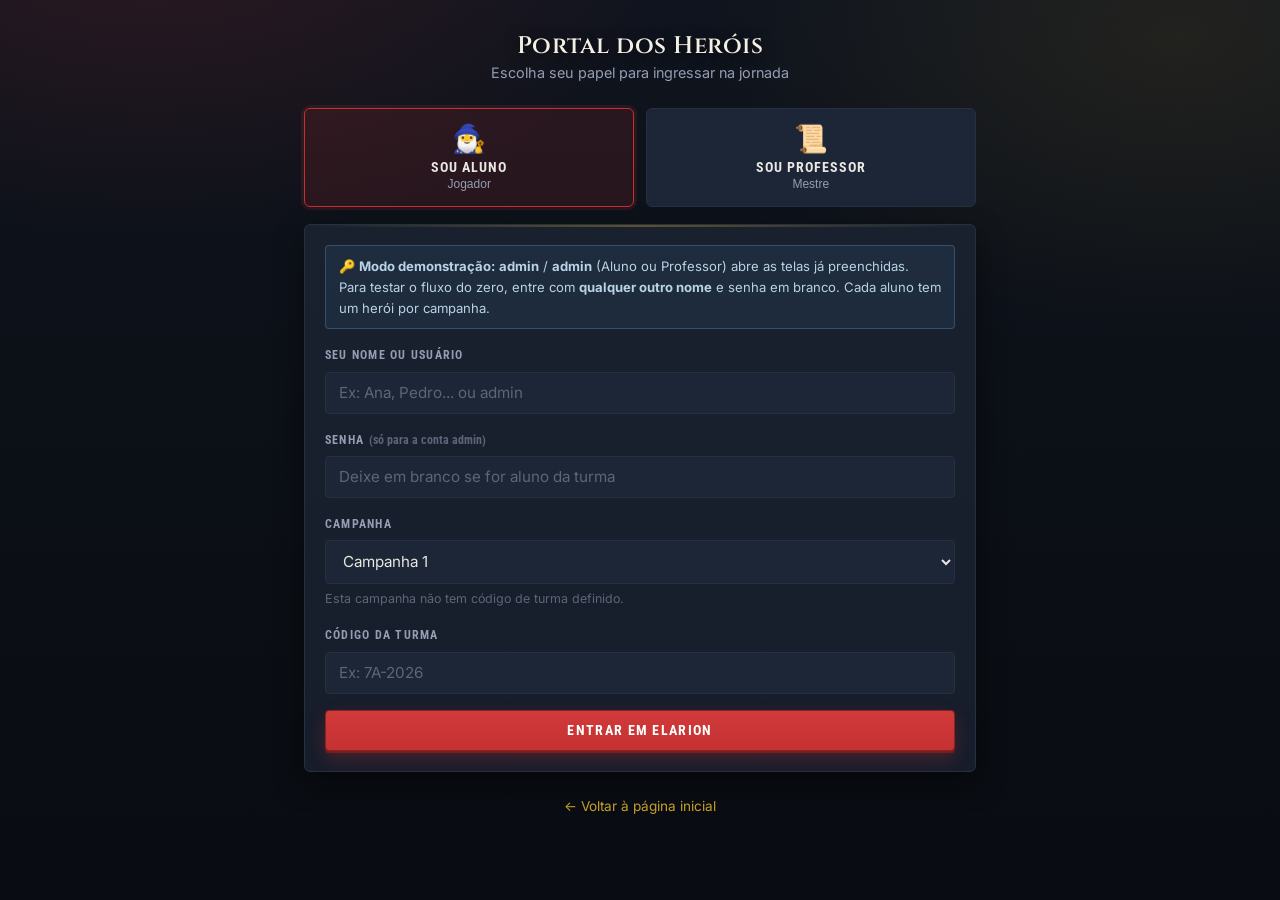
==== mesa-mestre.html @ a465aba5 "add-arquivos" ====
<!DOCTYPE html>
<html lang="pt-BR">
<head>
  <meta charset="UTF-8">
  <meta name="viewport" content="width=device-width, initial-scale=1.0">
  <title>Mesa ao Vivo — Crônicas de Elarion</title>
  <link rel="icon" href="assets/imagens/marca-elarion-simples.svg" type="image/svg+xml">
  <link rel="stylesheet" href="css/style.css">
</head>
<body>

  <header class="navbar">
    <a href="mestre.html" class="logo">Painel do Mestre</a>
    <nav>
      <a href="mestre.html">Painel</a>
      <a href="mesa-mestre.html" class="ativo">Mesa ao Vivo</a>
      <a href="#" id="btn-tutorial">Tutorial</a>
      <a href="index.html" onclick="Estado.limparTudo()">Sair</a>
    </nav>
  </header>

  <!-- ==========================================================
       TELA — MESA AO VIVO (dois painéis)

       Esquerda  — a campanha: prólogo e a lista de checkpoints que o
                   mestre marca conforme a turma avança. São os "beats"
                   que o Matt Mercer usa no Critical Role: cenas-chave
                   anotadas, improviso entre elas.
       Direita   — status ao vivo de cada herói (nível, XP, ouro,
                   Determinação, Inspiração) + o d20 do mestre e o
                   sorteio de quem joga agora.
       ========================================================== -->
  <main class="container largo">

    <div class="mesa-grid">

      <!-- ===================== PAINEL ESQUERDO ===================== -->
      <div>
        <div class="card">
          <p class="rotulo-cena">A campanha</p>
          <div style="display:flex; gap:0.5rem; align-items:center; margin-bottom:0.6rem;">
            <select id="seletor-campanha" style="flex:1; background:var(--bg-elev); color:var(--text);
                    border:1px solid var(--border); border-radius:var(--radius-sm); padding:0.5rem 0.7rem;"
                    onchange="trocarCampanha(this.value)"></select>
          </div>
          <h2 style="font-size:1.1rem;" id="titulo-campanha">Crônicas de Elarion</h2>
          <div class="narrativa" id="prologo-campanha" style="margin-top:0.7rem;"></div>
        </div>

        <div class="card">
          <p class="rotulo-cena">Checkpoints</p>
          <h2 style="font-size:1.05rem; margin-bottom:0.3rem;">Onde a turma está</h2>
          <p style="font-size:0.82rem; color:var(--text-muted); margin-bottom:0.9rem;">
            Clique para marcar como concluído. O próximo em aberto fica destacado.
          </p>
          <div id="lista-checkpoints"></div>
          <p id="aviso-sem-checkpoint" style="font-size:0.85rem; color:var(--text-muted); display:none;">
            Nenhum checkpoint cadastrado. Monte a sequência de cenas no Painel do Mestre,
            em “História da Campanha”.
          </p>
        </div>

        <div class="card">
          <p class="rotulo-cena">Feitos da turma</p>
          <h2 style="font-size:1.05rem; margin-bottom:0.7rem;">O que contaram sobre si</h2>
          <div id="lista-feitos"></div>
        </div>
      </div>

      <!-- ===================== PAINEL DIREITO ===================== -->
      <div>
        <div class="card">
          <p class="rotulo-cena">Status ao vivo</p>
          <h2 style="font-size:1.05rem; margin-bottom:0.3rem;">Heróis em mesa</h2>
          <p style="font-size:0.8rem; color:var(--text-muted); margin-bottom:0.9rem;" id="fonte-herois"></p>
          <div id="lista-herois"></div>
          <button type="button" class="btn btn-secondary btn-block btn-sm mt-1" onclick="carregarHerois()">
            Atualizar status
          </button>
        </div>

        <div class="card">
          <p class="rotulo-cena">Dado do mestre</p>
          <div class="dado-mestre-box">
            <div class="dado-resultado" id="dado-mestre">—</div>
            <button type="button" class="btn btn-primary" onclick="rolarDadoDoMestre()">Rolar d20</button>
          </div>
          <div class="evento-sorteado" id="evento-mestre">
            Role o dado para sortear um evento de mesa para a turma.
          </div>
        </div>

        <div class="card">
          <p class="rotulo-cena">A vez de quem?</p>
          <div class="text-center">
            <div class="dado-resultado" id="aluno-sorteado" style="font-size:1.5rem; min-height:2rem;">—</div>
            <button type="button" class="btn btn-outline" onclick="sortearAluno()">Sortear herói</button>
          </div>
        </div>
      </div>

    </div>
  </main>

  <script src="js/dados-jogo.js"></script>
  <script src="js/core.js"></script>
  <script src="js/tutorial.js"></script>
  <script>
    exigirSessao('mestre');

    let herois = []; // preenchido por carregarHerois()

    /* ============================================================
       PAINEL ESQUERDO — campanha e checkpoints
       ============================================================ */
    /** Lista as campanhas no seletor e marca a ativa. */
    function desenharSeletorCampanhas() {
      const ativa = Campanhas.idAtiva();
      document.getElementById('seletor-campanha').innerHTML = Campanhas.lista().map(c => {
        const nivel = rotuloDoNivel(c);
        return `
        <option value="${c.id}" ${c.id === ativa ? 'selected' : ''}>
          ${escaparHTML(c.nome)}${c.turma ? ' · ' + escaparHTML(c.turma) : ''}${nivel ? ' — ' + escaparHTML(nivel) : ''}
        </option>`;
      }).join('');
    }

    /** Troca a campanha em uso e redesenha a mesa inteira. */
    function trocarCampanha(id) {
      Campanhas.definirAtiva(id);
      desenharCampanha();
      desenharCheckpoints();
      carregarHerois();
      mostrarToast('Campanha trocada.');
    }

    function desenharCampanha() {
      const campanha = Campanha.get() || {};
      document.getElementById('titulo-campanha').textContent =
        campanha.titulo || 'Crônicas de Elarion';
      document.getElementById('prologo-campanha').textContent =
        campanha.prologo || 'Nenhum prólogo escrito ainda. O Painel do Mestre tem o editor.';
    }

    function desenharCheckpoints() {
      const campanha = Campanha.get() || {};
      const checkpoints = campanha.checkpoints || [];
      const alvo = document.getElementById('lista-checkpoints');

      document.getElementById('aviso-sem-checkpoint').style.display = checkpoints.length ? 'none' : 'block';

      // O "atual" é o primeiro ainda em aberto: é onde a turma está agora.
      const indiceAtual = checkpoints.findIndex(c => !c.concluido);

      alvo.innerHTML = checkpoints.map((c, i) => `
        <button type="button"
                class="checkpoint ${c.concluido ? 'concluido' : ''} ${i === indiceAtual ? 'atual' : ''}"
                onclick="alternarCheckpoint(${i})">
          <span class="checkpoint-marca">${c.concluido ? '✓' : ''}</span>
          <span>
            <span class="checkpoint-titulo">${escaparHTML(c.titulo)}</span>
            ${c.nota ? `<span class="checkpoint-nota">${escaparHTML(c.nota)}</span>` : ''}
          </span>
        </button>`).join('');
    }

    /** Marca/desmarca um checkpoint e salva na campanha. */
    function alternarCheckpoint(indice) {
      const campanha = Campanha.get() || {};
      if (!campanha.checkpoints || !campanha.checkpoints[indice]) return;

      campanha.checkpoints[indice].concluido = !campanha.checkpoints[indice].concluido;
      Campanha.salvar(campanha);
      desenharCheckpoints();
    }

    /** Feitos: as frases que os alunos escreveram após um crítico. */
    function desenharFeitos() {
      const todos = [];
      herois.forEach(h => {
        if (!h.personagem) return;
        (h.personagem.feitos || []).forEach(f => todos.push({ heroi: h.jogador.nome, ...f }));
      });

      const alvo = document.getElementById('lista-feitos');
      if (!todos.length) {
        alvo.innerHTML = '<p style="font-size:0.85rem; color:var(--text-muted);">'
          + 'Ainda nenhum. Quando um aluno tira 20 natural, ele conta como fez — e aparece aqui.</p>';
        return;
      }

      alvo.innerHTML = todos.slice(-6).reverse().map(f => `
        <div class="feito">
          <span class="feito-autor">${escaparHTML(f.heroi)} · ${escaparHTML(f.quest)}</span>
          <p>“${escaparHTML(f.texto)}”</p>
        </div>`).join('');
    }

    /* ============================================================
       PAINEL DIREITO — status dos heróis
       ============================================================
       Duas fontes: os heróis salvos NESTE navegador (laboratório, a
       turma joga na mesma máquina) e a aba Progresso da planilha
       (alunos jogando de casa).
       ============================================================ */
    function carregarHerois() {
      const campanhaId = Campanhas.idAtiva();
      herois = elencoDaCampanha(campanhaId);
      desenhaListaHerois('elenco da campanha');
      desenharFeitos();

      lerDoGoogleSheets('progresso').then(linhas => {
        if (!linhas.length) return;

        /* A planilha guarda uma linha por encontro resolvido, de TODAS as
           campanhas. Duas regras mantêm a mesa limpa:

           1. Só interessam linhas desta campanha (quando a linha trouxer o
              id; linhas antigas, sem ele, passam pelo nome).
           2. Só entram pessoas que estão no elenco. Quem aparece na planilha
              mas não foi matriculado aqui é de outra turma — e não tem por
              que ocupar a mesa do professor. */
        const maisRecente = {};
        linhas.forEach(l => {
          if (!l.nome) return;
          if (l.campanhaId && l.campanhaId !== campanhaId) return;
          maisRecente[String(l.nome).toLowerCase()] = l;
        });

        herois.forEach(linha => {
          const remota = maisRecente[String(linha.jogador.nome).toLowerCase()];
          if (!remota) return;

          // Sem ficha local (aluno joga de casa): a planilha preenche o status.
          if (linha.semFicha) {
            linha.remoto = true;
            linha.personagem = {
              nome: '—', classeId: null,
              xp: Number(remota.xp) || 0, ouro: Number(remota.ouro) || 0,
              determinacao: remota.determinacao, determinacaoMaxima: 6,
              inspiracao: remota.inspiracao,
              missoesConcluidas: new Array(Number(remota.missoes) || 0),
              badges: [], feitos: []
            };
            linha.semFicha = false;
          }
        });

        desenhaListaHerois('elenco + planilha');
      });
    }

    function desenhaListaHerois(fonte) {
      document.getElementById('fonte-herois').textContent =
        herois.length ? `${herois.length} no elenco — fonte: ${fonte}.`
                      : 'Elenco vazio. Os alunos entram automaticamente ao fazer login.';

      document.getElementById('lista-herois').innerHTML = herois.map(linha => {
        const p = linha.personagem;
        const jogador = linha.jogador;

        // Matriculado, mas ainda não criou o herói.
        if (linha.semFicha || !p) {
          return `
            <div class="aluno-card">
              <div class="aluno-linha">
                <span class="aluno-nome">${escaparHTML(jogador.nome)}</span>
                <span class="aluno-classe">sem personagem</span>
              </div>
              <div class="aluno-stats"><span>Entrou, mas ainda não criou o herói.</span></div>
            </div>`;
        }

        const classe = p.classeId ? buscarClasse(p.classeId) : null;
        const nivel = calcularNivel(p.xp);
        const nomeHeroi = p.nome && p.nome !== '—' ? p.nome : null;

        return `
          <div class="aluno-card">
            <div class="aluno-linha">
              <span class="aluno-nome">
                ${escaparHTML(jogador.nome)}
                ${nomeHeroi ? `<span class="aluno-heroi">como ${escaparHTML(nomeHeroi)}</span>` : ''}
              </span>
              <span class="aluno-classe">
                ${classe ? escaparHTML(classe.nome) : (linha.remoto ? 'remoto' : '—')} · Nível ${nivel.nivel}
              </span>
            </div>
            <div class="aluno-stats">
              <span>XP <b>${p.xp}</b></span>
              <span class="ouro">Ouro <b>${p.ouro}</b></span>
              <span class="det">Determinação <b>${p.determinacao}${typeof p.determinacao === 'number' ? '/' + p.determinacaoMaxima : ''}</b></span>
              <span class="insp">Inspiração <b>${p.inspiracao}</b></span>
              <span>Encontros <b>${(p.missoesConcluidas || []).length}</b></span>
            </div>
          </div>`;
      }).join('');
    }

    /* ============================================================
       FERRAMENTAS DE MESA
       ============================================================ */
    function rolarDadoDoMestre() {
      const valor = Math.floor(Math.random() * 20) + 1;
      const el = document.getElementById('dado-mestre');

      el.textContent = valor;
      el.classList.remove('critico-sucesso', 'critico-falha');
      if (valor === 20) el.classList.add('critico-sucesso');
      if (valor === 1) el.classList.add('critico-falha');

      document.getElementById('evento-mestre').textContent = buscarEventoMestre(valor);
    }

    function sortearAluno() {
      if (!herois.length) {
        mostrarToast('Nenhum herói em mesa ainda.');
        return;
      }
      const sorteado = herois[Math.floor(Math.random() * herois.length)];
      document.getElementById('aluno-sorteado').textContent = sorteado.jogador.nome;
    }

    /* ============================================================
       INÍCIO
       ============================================================ */
    const PASSOS_MESA = [
      { titulo: 'Esta é a tela da aula',
        texto: 'Deixe-a aberta enquanto a turma joga. À esquerda, por onde a história vai; '
             + 'à direita, como cada aluno está.' },

      { alvo: '#seletor-campanha',
        titulo: 'A campanha em uso',
        texto: 'Troque aqui se você conduz mais de uma turma. A mesa inteira muda junto.' },

      { alvo: '#lista-checkpoints',
        titulo: 'Os checkpoints',
        texto: 'Clique para marcar como concluído. O próximo em aberto fica destacado — é onde a turma está. '
             + 'A nota embaixo de cada um é sua, os alunos não veem.' },

      { alvo: '#lista-herois',
        titulo: 'Status ao vivo',
        texto: 'Nome do aluno, o herói que ele criou, nível, ouro, Determinação e Inspiração. '
             + 'Determinação baixa significa que alguém está prestes a recuar — boa hora para intervir na narrativa.' },

      { alvo: '#dado-mestre',
        titulo: 'O seu d20',
        texto: 'Role para sortear um evento de mesa: revisão rápida, bônus de XP, desafio em grupo. '
             + 'Serve para mudar o ritmo quando a turma dispersa.' },

      { alvo: '#aluno-sorteado',
        titulo: 'De quem é a vez',
        texto: 'Sorteia um herói do elenco. Útil para distribuir a palavra sem parecer escolha pessoal.' },

      { alvo: '#lista-feitos',
        titulo: 'Os feitos da turma',
        texto: 'Quando um aluno tira 20 natural, ele escreve como seu herói fez aquilo. A frase vem parar aqui — '
             + 'leia em voz alta, é o melhor momento da aula.' }
    ];

    Tutorial.instalar('mesa', PASSOS_MESA, '#btn-tutorial');

    desenharSeletorCampanhas();
    desenharCampanha();
    desenharCheckpoints();
    carregarHerois();
  </script>
</body>
</html>
---- css/style.css ----
/* ==========================================================================
   CRÔNICAS DE ELARION — style.css
   --------------------------------------------------------------------------
   Tema visual "dark fantasy", inspirado em D&D Beyond e TeachQuest:
   fundo de tinta escura azulada, painéis com borda fina e filete dourado,
   títulos em serifa romana (Cinzel) e tipografia condensada nos controles.

   Organização:
     1. Fontes e variáveis    5. Cards, narrativa e formulários
     2. Reset e base           6. Componentes do jogo
     3. Navbar/container       7. Perfil, badges, tabelas, painel do mestre
     4. Botões                 8. Códex, toast, utilitários  9. Responsivo
   ========================================================================== */

@import url('https://fonts.googleapis.com/css2?family=Cinzel:wght@500;600;700&family=Roboto+Condensed:wght@400;700&family=Inter:wght@400;500;600&display=swap');

/* ============================================================
   1. VARIÁVEIS
   ============================================================ */
:root {
  /* Fundos — do mais escuro (página) ao mais claro (elemento elevado) */
  --bg:        #0C1017;   /* fundo geral (tinta/noite) */
  --bg-card:   #161D2B;   /* painéis e cards */
  --bg-elev:   #1D2637;   /* caixas dentro de cards, inputs */
  --parchment: #1A2130;   /* caixa de narrativa (texto de RPG) */

  /* Marca */
  --primary:       #C53131;  /* carmesim — ação principal */
  --primary-hover: #E04343;
  --accent:        #C9A227;  /* dourado — destaques, filetes, XP */
  --accent-hover:  #E5BC3E;
  --secondary:     #4A7FA5;  /* azul-aço */
  --danger:        #D64545;
  --success:       #3FA06A;

  /* Texto */
  --text:       #E9E7E2;
  --text-muted: #949DB1;
  --text-faint: #5D6578;

  /* Linhas e profundidade */
  --border:      #273040;
  --border-soft: #1F2736;
  --border-gold: rgba(201, 162, 39, 0.38);
  --shadow:      0 10px 30px rgba(0, 0, 0, 0.45);
  --shadow-sm:   0 2px 8px rgba(0, 0, 0, 0.35);
  --radius:      6px;
  --radius-sm:   4px;

  --font-title: 'Cinzel', Georgia, serif;
  --font-ui:    'Roboto Condensed', 'Inter', system-ui, sans-serif;
  --font-body:  'Inter', system-ui, -apple-system, sans-serif;
}

/* ============================================================
   2. RESET E BASE
   ============================================================ */
* { margin: 0; padding: 0; box-sizing: border-box; }

body {
  font-family: var(--font-body);
  color: var(--text);
  background-color: var(--bg);
  /* Dois brilhos radiais (carmesim e dourado) sobre a tinta escura dão
     profundidade sem precisar de imagem de fundo pesada. */
  background-image:
    radial-gradient(900px 520px at 12% -8%, rgba(197, 49, 49, 0.16), transparent 60%),
    radial-gradient(760px 480px at 92% 4%, rgba(201, 162, 39, 0.10), transparent 62%),
    linear-gradient(180deg, #0F141E 0%, #0C1017 45%, #090C12 100%);
  background-attachment: fixed;
  line-height: 1.6;
  min-height: 100vh;
  -webkit-font-smoothing: antialiased;
}

h1, h2, h3 {
  font-family: var(--font-title);
  font-weight: 600;
  line-height: 1.2;
  color: #F3EFE4;
  letter-spacing: 0.02em;
}
h1 { text-shadow: 0 2px 14px rgba(0, 0, 0, 0.6); }

a { color: var(--accent); text-decoration: none; transition: color 0.18s ease; }
a:hover { color: var(--accent-hover); }

img { max-width: 100%; display: block; }

::selection { background: var(--primary); color: #fff; }

/* ============================================================
   3. NAVBAR / CONTAINER / RODAPÉ
   ============================================================ */
.navbar {
  display: flex;
  align-items: center;
  justify-content: space-between;
  gap: 1rem;
  flex-wrap: wrap;
  padding: 0.75rem 1.1rem;
  background: linear-gradient(180deg, #121926 0%, #0E141E 100%);
  border-bottom: 1px solid var(--border);
  /* Filete dourado embaixo: assinatura visual do tema */
  box-shadow: 0 1px 0 rgba(201, 162, 39, 0.25), 0 6px 20px rgba(0, 0, 0, 0.5);
  position: sticky;
  top: 0;
  z-index: 50;
}

.navbar .logo {
  font-family: var(--font-title);
  font-size: 1.05rem;
  font-weight: 700;
  color: #F3EFE4;
  letter-spacing: 0.08em;
  text-transform: uppercase;
}
.navbar .logo:hover { color: var(--accent); }

.navbar nav { display: flex; gap: 0.35rem; flex-wrap: wrap; }

.navbar nav a {
  font-family: var(--font-ui);
  font-size: 0.82rem;
  font-weight: 700;
  text-transform: uppercase;
  letter-spacing: 0.08em;
  color: var(--text-muted);
  padding: 0.45rem 0.7rem;
  border-radius: var(--radius-sm);
  border: 1px solid transparent;
}
.navbar nav a:hover {
  color: #F3EFE4;
  background: rgba(255, 255, 255, 0.05);
  border-color: var(--border);
}
.navbar nav a.ativo {
  color: var(--accent);
  border-color: var(--border-gold);
  background: rgba(201, 162, 39, 0.08);
}

.container {
  width: 100%;
  max-width: 560px;
  margin: 0 auto;
  padding: 1.5rem 1rem 3rem;
}
.container.largo { max-width: 1000px; }

.footer-rodape {
  text-align: center;
  font-family: var(--font-ui);
  font-size: 0.78rem;
  letter-spacing: 0.05em;
  color: var(--text-faint);
  padding: 1.5rem 1rem 2rem;
  border-top: 1px solid var(--border-soft);
  margin-top: 2rem;
}

/* ============================================================
   4. BOTÕES — rótulo condensado em caixa alta, estilo CTA de RPG
   ============================================================ */
.btn {
  display: inline-flex;
  align-items: center;
  justify-content: center;
  gap: 0.5rem;
  font-family: var(--font-ui);
  font-size: 0.9rem;
  font-weight: 700;
  text-transform: uppercase;
  letter-spacing: 0.09em;
  padding: 0.7rem 1.3rem;
  border: 1px solid transparent;
  border-radius: var(--radius-sm);
  cursor: pointer;
  transition: transform 0.12s ease, background 0.18s ease, box-shadow 0.18s ease, border-color 0.18s ease;
  text-align: center;
}
.btn:active { transform: translateY(1px); }
.btn:disabled { opacity: 0.45; cursor: not-allowed; }

.btn-primary {
  background: linear-gradient(180deg, #D13A3A 0%, var(--primary) 100%);
  color: #fff;
  border-color: #8E2222;
  box-shadow: 0 2px 0 #7C1D1D, 0 8px 18px rgba(197, 49, 49, 0.28);
}
.btn-primary:hover:not(:disabled) {
  background: linear-gradient(180deg, #E64B4B 0%, var(--primary-hover) 100%);
  box-shadow: 0 2px 0 #7C1D1D, 0 10px 24px rgba(224, 67, 67, 0.4);
}

.btn-secondary {
  background: var(--bg-elev);
  color: var(--text);
  border-color: var(--border);
}
.btn-secondary:hover:not(:disabled) { background: #253047; border-color: #38455E; }

.btn-outline {
  background: transparent;
  color: var(--accent);
  border-color: var(--border-gold);
}
.btn-outline:hover:not(:disabled) {
  background: rgba(201, 162, 39, 0.12);
  color: var(--accent-hover);
  border-color: var(--accent);
}

.btn-block { display: flex; width: 100%; }
.btn-lg { font-size: 1rem; padding: 0.9rem 1.6rem; }
.btn-sm { font-size: 0.78rem; padding: 0.45rem 0.8rem; }

/* ============================================================
   5. CARDS, NARRATIVA E FORMULÁRIOS
   ============================================================ */
.card {
  position: relative;
  background: linear-gradient(180deg, #19212F 0%, var(--bg-card) 100%);
  border: 1px solid var(--border);
  border-radius: var(--radius);
  padding: 1.25rem;
  margin-bottom: 1rem;
  box-shadow: var(--shadow);
}
/* Fio dourado no topo de cada painel — detalhe de ficha de RPG */
.card::before {
  content: '';
  position: absolute;
  inset: 0 0 auto 0;
  height: 2px;
  border-radius: var(--radius) var(--radius) 0 0;
  background: linear-gradient(90deg, transparent, var(--border-gold), transparent);
}

.narrativa {
  background: var(--parchment);
  border: 1px solid var(--border);
  border-left: 3px solid var(--accent);
  border-radius: var(--radius-sm);
  padding: 1rem 1.1rem;
  font-size: 0.97rem;
  font-style: italic;
  color: #CFD5E0;
  margin-bottom: 1rem;
}

.form-group { margin-bottom: 1rem; }

.form-group label {
  display: block;
  font-family: var(--font-ui);
  font-size: 0.78rem;
  font-weight: 700;
  text-transform: uppercase;
  letter-spacing: 0.1em;
  color: var(--text-muted);
  margin-bottom: 0.4rem;
}

.form-group input[type="text"],
.form-group input[type="password"],
.form-group select,
.form-group textarea {
  width: 100%;
  font-family: var(--font-body);
  font-size: 0.95rem;
  color: var(--text);
  background: var(--bg-elev);
  border: 1px solid var(--border);
  border-radius: var(--radius-sm);
  padding: 0.65rem 0.8rem;
  transition: border-color 0.18s ease, box-shadow 0.18s ease;
}
.form-group textarea { min-height: 90px; resize: vertical; }

.form-group input:focus,
.form-group select:focus,
.form-group textarea:focus {
  outline: none;
  border-color: var(--accent);
  box-shadow: 0 0 0 3px rgba(201, 162, 39, 0.16);
}

.form-group input::placeholder,
.form-group textarea::placeholder { color: var(--text-faint); }

/* ============================================================
   6. COMPONENTES DO JOGO
   ============================================================ */

/* --- Escolha de papel (Aluno/Mestre) no login --- */
.role-toggle { display: grid; grid-template-columns: 1fr 1fr; gap: 0.7rem; margin-bottom: 1.1rem; }

.role-btn {
  background: var(--bg-elev);
  border: 1px solid var(--border);
  border-radius: var(--radius);
  padding: 0.9rem 0.6rem;
  cursor: pointer;
  text-align: center;
  color: var(--text);
  transition: border-color 0.18s ease, background 0.18s ease, transform 0.12s ease;
}
.role-btn:hover { transform: translateY(-2px); border-color: #3A465F; }
.role-btn.ativo {
  border-color: var(--primary);
  background: rgba(197, 49, 49, 0.14);
  box-shadow: 0 0 0 3px rgba(197, 49, 49, 0.14);
}
.role-btn .icone { font-size: 1.7rem; display: block; margin-bottom: 0.25rem; }
.role-btn strong {
  display: block;
  font-family: var(--font-ui);
  text-transform: uppercase;
  letter-spacing: 0.07em;
  font-size: 0.9rem;
}
.role-btn span.legenda { font-size: 0.75rem; color: var(--text-muted); }

/* --- Grade de classes de personagem --- */
.classes-grid { display: grid; grid-template-columns: 1fr; gap: 0.7rem; margin-bottom: 1.1rem; }

.classe-card {
  background: var(--bg-elev);
  border: 1px solid var(--border);
  border-radius: var(--radius);
  padding: 0.9rem;
  cursor: pointer;
  display: flex;
  align-items: center;
  gap: 0.85rem;
  text-align: left;
  color: var(--text);
  transition: border-color 0.18s ease, background 0.18s ease, transform 0.12s ease;
}
.classe-card:hover { transform: translateY(-2px); border-color: #3A465F; }
.classe-card.selecionada {
  border-color: var(--accent);
  background: rgba(201, 162, 39, 0.1);
  box-shadow: 0 0 0 3px rgba(201, 162, 39, 0.14);
}
.classe-card .icone { font-size: 2rem; flex-shrink: 0; }
.classe-card h3 { font-size: 1rem; margin-bottom: 0.1rem; }
.classe-card p { font-size: 0.82rem; color: var(--text-muted); }

/* --- Atributos (ficha do personagem) --- */
.atributos-grid { display: grid; grid-template-columns: repeat(2, 1fr); gap: 0.6rem; margin-bottom: 1rem; }

.atributo-box {
  background: var(--bg-elev);
  border: 1px solid var(--border);
  border-top: 2px solid var(--border-gold);
  border-radius: var(--radius-sm);
  padding: 0.7rem 0.5rem;
  text-align: center;
}
.atributo-box .valor {
  display: block;
  font-family: var(--font-title);
  font-size: 1.6rem;
  font-weight: 700;
  color: var(--accent);
  line-height: 1.1;
}
.atributo-box .nome {
  font-family: var(--font-ui);
  font-size: 0.72rem;
  text-transform: uppercase;
  letter-spacing: 0.1em;
  color: var(--text-muted);
}

/* --- Mapa de territórios --- */
.map-grid { display: grid; grid-template-columns: 1fr; gap: 0.8rem; }

.territorio {
  position: relative;
  display: block;
  background: linear-gradient(180deg, #1A2231 0%, #141B27 100%);
  border: 1px solid var(--border);
  border-left: 4px solid var(--secondary);
  border-radius: var(--radius);
  padding: 1rem 1.1rem;
  color: var(--text);
  overflow: hidden;
  transition: transform 0.15s ease, border-color 0.18s ease, box-shadow 0.18s ease;
}
.territorio:hover {
  transform: translateX(3px);
  box-shadow: var(--shadow);
  border-left-color: var(--accent);
}
.territorio .icone { font-size: 1.9rem; display: block; margin-bottom: 0.3rem; }
.territorio h3 { font-size: 1.05rem; }
.territorio .tema { font-size: 0.82rem; color: var(--text-muted); }
.territorio .progresso-mini {
  font-family: var(--font-ui);
  font-size: 0.74rem;
  text-transform: uppercase;
  letter-spacing: 0.08em;
  color: var(--accent);
  margin-top: 0.4rem;
}
.territorio.concluido { border-left-color: var(--success); }
.territorio.concluido .progresso-mini { color: var(--success); }

/* --- Alternativas da quest --- */
.options { display: flex; flex-direction: column; gap: 0.55rem; margin-bottom: 1rem; }

.option {
  display: flex;
  align-items: center;
  gap: 0.75rem;
  width: 100%;
  background: var(--bg-elev);
  border: 1px solid var(--border);
  border-radius: var(--radius-sm);
  padding: 0.75rem 0.9rem;
  cursor: pointer;
  text-align: left;
  font-family: var(--font-body);
  font-size: 0.93rem;
  color: var(--text);
  transition: border-color 0.18s ease, background 0.18s ease;
}
.option:hover { border-color: #3A465F; background: #222C40; }

.option .letra {
  flex-shrink: 0;
  width: 26px;
  height: 26px;
  display: grid;
  place-items: center;
  border-radius: 50%;
  background: #2A3547;
  border: 1px solid var(--border);
  font-family: var(--font-ui);
  font-weight: 700;
  font-size: 0.8rem;
  color: var(--text-muted);
}

.option.selecionada { border-color: var(--accent); background: rgba(201, 162, 39, 0.1); }
.option.selecionada .letra { background: var(--accent); color: #1A1406; border-color: var(--accent); }

.option.correta { border-color: var(--success); background: rgba(63, 160, 106, 0.14); }
.option.errada  { border-color: var(--danger);  background: rgba(214, 69, 69, 0.14); }

.feedback-pergunta {
  border-radius: var(--radius-sm);
  padding: 0.7rem 0.9rem;
  font-size: 0.9rem;
  margin-bottom: 0.9rem;
  border: 1px solid var(--border);
}
.feedback-pergunta.sucesso { background: rgba(63, 160, 106, 0.14); border-color: rgba(63, 160, 106, 0.5); color: #8FE0B4; }
.feedback-pergunta.erro    { background: rgba(214, 69, 69, 0.14);  border-color: rgba(214, 69, 69, 0.5);  color: #F2A3A3; }

/* --- Modal de rolagem de dados --- */
.modal-dados-overlay {
  position: fixed;
  inset: 0;
  background: rgba(5, 8, 13, 0.88);
  backdrop-filter: blur(3px);
  display: grid;
  place-items: center;
  padding: 1rem;
  z-index: 100;
  animation: fade-in 0.2s ease;
}
@keyframes fade-in { from { opacity: 0; } to { opacity: 1; } }

.modal-dados {
  width: 100%;
  max-width: 340px;
  background: linear-gradient(180deg, #1B2434 0%, #141B27 100%);
  border: 1px solid var(--border-gold);
  border-radius: var(--radius);
  padding: 1.5rem 1.2rem;
  text-align: center;
  box-shadow: 0 24px 60px rgba(0, 0, 0, 0.7);
}
.modal-dados h3 {
  font-size: 1.15rem;
  text-transform: uppercase;
  letter-spacing: 0.12em;
  color: var(--accent);
  margin-bottom: 0.3rem;
}
.modal-dados .cd-info { font-size: 0.85rem; color: var(--text-muted); margin-bottom: 0.9rem; }

.dado-visual { font-size: 3rem; margin-bottom: 0.3rem; animation: flutuar 2.4s ease-in-out infinite; }
@keyframes flutuar { 0%, 100% { transform: translateY(0) rotate(-4deg); } 50% { transform: translateY(-8px) rotate(4deg); } }

.dado-resultado {
  font-family: var(--font-title);
  font-size: 3.2rem;
  font-weight: 700;
  line-height: 1;
  color: #F3EFE4;
  margin-bottom: 1rem;
  min-height: 3.2rem;
}
.dado-resultado.critico-sucesso { color: var(--accent); text-shadow: 0 0 24px rgba(201, 162, 39, 0.75); }
.dado-resultado.critico-falha   { color: var(--danger); text-shadow: 0 0 24px rgba(214, 69, 69, 0.7); }

/* --- Tela de resultado --- */
.result-topo { text-align: center; margin-bottom: 1.2rem; }
.result-topo .feedback-icon { font-size: 3.2rem; display: block; margin-bottom: 0.3rem; }

.xp-box { display: grid; grid-template-columns: 1fr 1fr; gap: 0.6rem; margin: 1rem 0; }
.xp-box .pontos {
  font-family: var(--font-title);
  font-size: 1.7rem;
  font-weight: 700;
  color: var(--accent);
  display: block;
  line-height: 1.1;
}
.xp-box .rotulo {
  font-family: var(--font-ui);
  font-size: 0.72rem;
  text-transform: uppercase;
  letter-spacing: 0.1em;
  color: var(--text-muted);
}

/* ============================================================
   7. PERFIL, BADGES, TABELAS E PAINEL DO MESTRE
   ============================================================ */
.avatar {
  width: 84px;
  height: 84px;
  margin: 0 auto 0.6rem;
  display: grid;
  place-items: center;
  font-size: 2.6rem;
  border-radius: 50%;
  background: radial-gradient(circle at 35% 30%, #2A3547, #161D2B);
  border: 2px solid var(--border-gold);
  box-shadow: 0 0 0 5px rgba(201, 162, 39, 0.08), var(--shadow-sm);
}

.xp-bar-container { margin: 1rem 0; }
.xp-bar-label {
  display: flex;
  justify-content: space-between;
  font-family: var(--font-ui);
  font-size: 0.75rem;
  text-transform: uppercase;
  letter-spacing: 0.09em;
  color: var(--text-muted);
  margin-bottom: 0.35rem;
}
.xp-bar {
  height: 11px;
  background: #0E141E;
  border: 1px solid var(--border);
  border-radius: 99px;
  overflow: hidden;
}
.xp-bar-fill {
  height: 100%;
  background: linear-gradient(90deg, #9A7A18, var(--accent), var(--accent-hover));
  box-shadow: 0 0 14px rgba(201, 162, 39, 0.5);
  transition: width 0.6s ease;
}

.badges-grid { display: grid; grid-template-columns: repeat(auto-fill, minmax(92px, 1fr)); gap: 0.6rem; }

.badge-item {
  background: var(--bg-elev);
  border: 1px solid var(--border-gold);
  border-radius: var(--radius-sm);
  padding: 0.7rem 0.4rem;
  text-align: center;
}
.badge-item .icone { font-size: 1.8rem; display: block; }
.badge-item span.nome {
  font-family: var(--font-ui);
  font-size: 0.7rem;
  text-transform: uppercase;
  letter-spacing: 0.05em;
  color: var(--text-muted);
  display: block;
  margin-top: 0.2rem;
}
.badge-item.bloqueado { opacity: 0.32; filter: grayscale(1); border-color: var(--border); }

.stats-grid { display: grid; grid-template-columns: repeat(auto-fit, minmax(110px, 1fr)); gap: 0.6rem; }

.stat-card {
  background: var(--bg-elev);
  border: 1px solid var(--border);
  border-top: 2px solid var(--primary);
  border-radius: var(--radius-sm);
  padding: 0.8rem 0.5rem;
  text-align: center;
}
.stat-card .valor {
  display: block;
  font-family: var(--font-title);
  font-size: 1.5rem;
  font-weight: 700;
  color: #F3EFE4;
  line-height: 1.1;
}
.stat-card .rotulo {
  font-family: var(--font-ui);
  font-size: 0.7rem;
  text-transform: uppercase;
  letter-spacing: 0.1em;
  color: var(--text-muted);
}

.table-wrap { overflow-x: auto; border: 1px solid var(--border); border-radius: var(--radius-sm); }

table { width: 100%; border-collapse: collapse; font-size: 0.9rem; }

th, td { padding: 0.65rem 0.8rem; text-align: left; border-bottom: 1px solid var(--border-soft); }

th {
  background: #121926;
  font-family: var(--font-ui);
  font-size: 0.74rem;
  font-weight: 700;
  text-transform: uppercase;
  letter-spacing: 0.1em;
  color: var(--accent);
}
tr:last-child td { border-bottom: none; }
tbody tr:hover td { background: rgba(255, 255, 255, 0.03); }

/* Barra de progresso em miniatura (tabela de alunos) */
.progress-mini {
  height: 7px;
  width: 100%;
  min-width: 70px;
  background: #0E141E;
  border: 1px solid var(--border);
  border-radius: 99px;
  overflow: hidden;
}
.progress-mini-fill { height: 100%; background: linear-gradient(90deg, #9A7A18, var(--accent)); }

/* Formulário de criação de quest (mestre) */
.alt-list { display: flex; flex-direction: column; gap: 0.5rem; }

.alt-item { display: flex; align-items: center; gap: 0.6rem; }
.alt-item input[type="text"] {
  flex: 1;
  font-family: var(--font-body);
  font-size: 0.9rem;
  color: var(--text);
  background: var(--bg-elev);
  border: 1px solid var(--border);
  border-radius: var(--radius-sm);
  padding: 0.55rem 0.7rem;
}
.alt-item input[type="text"]:focus { outline: none; border-color: var(--accent); }
.alt-item input[type="radio"] { width: 17px; height: 17px; accent-color: var(--primary); cursor: pointer; }

/* Mesa ao vivo do mestre */
.dado-mestre-box {
  text-align: center;
  background: linear-gradient(180deg, #1B2434 0%, #141B27 100%);
  border: 1px solid var(--border-gold);
  border-radius: var(--radius);
  padding: 1.4rem 1rem;
  margin-bottom: 1rem;
}

.evento-sorteado {
  background: rgba(201, 162, 39, 0.1);
  border: 1px solid var(--border-gold);
  border-left: 3px solid var(--accent);
  border-radius: var(--radius-sm);
  padding: 0.9rem 1rem;
  font-size: 0.95rem;
  color: #E7DFC6;
}

/* ============================================================
   8. CÓDEX, TOAST E UTILITÁRIOS
   ============================================================ */
.codex-entrada {
  background: var(--parchment);
  border: 1px solid var(--border);
  border-left: 3px solid var(--secondary);
  border-radius: var(--radius-sm);
  padding: 1rem 1.1rem;
  margin-bottom: 0.8rem;
}
.codex-entrada h3 { font-size: 1rem; color: var(--accent); margin-bottom: 0.3rem; }

.codex-selo {
  display: inline-block;
  font-family: var(--font-ui);
  font-size: 0.68rem;
  font-weight: 700;
  text-transform: uppercase;
  letter-spacing: 0.1em;
  color: var(--text-muted);
  border: 1px solid var(--border);
  border-radius: 99px;
  padding: 0.12rem 0.55rem;
  margin-bottom: 0.4rem;
}

.toast {
  position: fixed;
  left: 50%;
  bottom: 1.5rem;
  transform: translate(-50%, 20px);
  background: #1B2434;
  border: 1px solid var(--border-gold);
  border-radius: var(--radius-sm);
  color: var(--text);
  font-size: 0.9rem;
  padding: 0.7rem 1.1rem;
  box-shadow: var(--shadow);
  opacity: 0;
  pointer-events: none;
  transition: opacity 0.35s ease, transform 0.35s ease;
  z-index: 200;
  max-width: 90vw;
  text-align: center;
}
.toast.visivel { opacity: 1; transform: translate(-50%, 0); }

.text-center { text-align: center; }
.mt-1 { margin-top: 0.7rem; }
.mt-2 { margin-top: 1.3rem; }
.flex-col { display: flex; flex-direction: column; gap: 0.6rem; }
.flex-row-center { display: flex; align-items: center; justify-content: center; gap: 0.6rem; }

/* Caixa indicando onde entra uma imagem real (assets/imagens) */
.placeholder-img {
  display: grid;
  place-items: center;
  text-align: center;
  background:
    repeating-linear-gradient(45deg, rgba(255,255,255,0.025) 0 10px, transparent 10px 20px),
    var(--bg-elev);
  border: 1px dashed var(--border-gold);
  border-radius: var(--radius);
  color: var(--text-faint);
  font-family: var(--font-ui);
  font-size: 0.8rem;
  letter-spacing: 0.05em;
  padding: 1.2rem;
  min-height: 110px;
}

/* Aviso de modo de demonstração (login admin) */
.aviso-demo {
  background: rgba(74, 127, 165, 0.12);
  border: 1px solid rgba(74, 127, 165, 0.45);
  border-radius: var(--radius-sm);
  padding: 0.6rem 0.8rem;
  font-size: 0.82rem;
  color: #B9D3E6;
  margin-bottom: 1rem;
}

/* ============================================================
   9. RESPONSIVO
   ============================================================ */
@media (min-width: 640px) {
  .container { padding: 2rem 1.5rem 3.5rem; }
  .classes-grid { grid-template-columns: 1fr 1fr; }
  .atributos-grid { grid-template-columns: repeat(auto-fit, minmax(84px, 1fr)); }
  .map-grid { grid-template-columns: 1fr 1fr; }
  .navbar { padding: 0.8rem 2rem; }
}

@media (min-width: 960px) {
  .container.largo { padding-left: 2rem; padding-right: 2rem; }
}

/* ==========================================================================
   10. COMPONENTES DO NOVO LOOP DE ENCONTRO
   Barra de recursos, figuras de cena (NPC/inimigo), abordagens,
   desfecho da rolagem, mochila e loja.
   ========================================================================== */

/* --- Barra de recursos: a ficha sempre visível, abaixo da navbar --- */
.barra-recursos {
  display: flex;
  justify-content: center;
  gap: 1.6rem;
  flex-wrap: wrap;
  padding: 0.6rem 1rem;
  background: #0E141E;
  border-bottom: 1px solid var(--border);
}
.recurso { display: flex; align-items: center; gap: 0.45rem; }
.recurso-rotulo {
  font-family: var(--font-ui);
  font-size: 0.68rem;
  text-transform: uppercase;
  letter-spacing: 0.12em;
  color: var(--text-faint);
}
.recurso-valor { font-family: var(--font-title); font-weight: 700; font-size: 1rem; }
.recurso-valor.insp { color: var(--secondary); letter-spacing: 0.1em; }
.recurso-valor.ouro { color: var(--accent); }

.pontos-det { display: inline-flex; gap: 3px; }
.ponto-det {
  width: 9px; height: 14px;
  border-radius: 2px;
  background: #222B3C;
  border: 1px solid var(--border);
}
.ponto-det.cheio {
  background: linear-gradient(180deg, #E05555, var(--primary));
  border-color: #8E2222;
  box-shadow: 0 0 7px rgba(197, 49, 49, 0.55);
}

/* --- Rótulos de seção --- */
.rotulo-cena, .rotulo-desafio {
  font-family: var(--font-ui);
  font-size: 0.72rem;
  font-weight: 700;
  text-transform: uppercase;
  letter-spacing: 0.14em;
  color: var(--text-faint);
  margin-bottom: 0.3rem;
}

/* --- Figuras na cena: quem está diante do jogador --- */
.figura {
  display: flex;
  align-items: flex-start;
  gap: 0.85rem;
  background: var(--bg-elev);
  border: 1px solid var(--border);
  border-left: 3px solid var(--secondary);
  border-radius: var(--radius-sm);
  padding: 0.85rem 1rem;
  margin-bottom: 0.7rem;
}
.figura.inimigo { border-left-color: var(--primary); background: rgba(197, 49, 49, 0.07); }
.figura-icone { font-size: 2rem; line-height: 1; flex-shrink: 0; }
.figura strong { font-family: var(--font-title); font-size: 0.98rem; color: #F3EFE4; }
.figura-fala { font-size: 0.92rem; font-style: italic; color: var(--text-muted); margin-top: 0.15rem; }

/* --- Abordagens: os caminhos possíveis --- */
.abordagens { display: flex; flex-direction: column; gap: 0.6rem; }

.abordagem {
  display: flex;
  flex-direction: column;
  gap: 0.5rem;
  width: 100%;
  text-align: left;
  background: var(--bg-elev);
  border: 1px solid var(--border);
  border-radius: var(--radius);
  padding: 0.9rem 1rem;
  cursor: pointer;
  color: var(--text);
  font-family: var(--font-body);
  transition: border-color 0.18s ease, background 0.18s ease, transform 0.12s ease;
}
.abordagem:hover { transform: translateX(3px); border-color: #3A465F; background: #222C40; }
.abordagem.afim { border-color: var(--border-gold); }
.abordagem-texto { font-size: 0.95rem; line-height: 1.5; }
.abordagem-meta { display: flex; gap: 0.4rem; flex-wrap: wrap; }

.tag-atributo, .tag-cd, .tag-afim {
  font-family: var(--font-ui);
  font-size: 0.7rem;
  font-weight: 700;
  text-transform: uppercase;
  letter-spacing: 0.08em;
  border-radius: 99px;
  padding: 0.14rem 0.6rem;
  border: 1px solid var(--border);
}
.tag-atributo { color: var(--secondary); border-color: rgba(74, 127, 165, 0.5); }
.tag-cd { color: var(--text-muted); }
.tag-afim { color: var(--accent); border-color: var(--border-gold); background: rgba(201, 162, 39, 0.1); }

/* --- Modal de rolagem: CD e modificadores à mostra (estilo BG3) --- */
.cd-alvo {
  font-family: var(--font-ui);
  font-size: 0.85rem;
  text-transform: uppercase;
  letter-spacing: 0.1em;
  color: var(--text-muted);
  margin-bottom: 0.8rem;
}
.cd-alvo strong { color: #F3EFE4; font-size: 1.1rem; }

.selo-vantagem {
  display: inline-block;
  font-size: 0.68rem;
  border-radius: 99px;
  padding: 0.1rem 0.55rem;
  margin-left: 0.35rem;
  border: 1px solid;
}
.selo-vantagem.vantagem { color: var(--success); border-color: rgba(63, 160, 106, 0.6); }
.selo-vantagem.desvantagem { color: var(--danger); border-color: rgba(214, 69, 69, 0.6); }

.mod-lista {
  text-align: left;
  background: #0E141E;
  border: 1px solid var(--border);
  border-radius: var(--radius-sm);
  padding: 0.5rem 0.75rem;
  margin-bottom: 0.9rem;
}
.mod-linha {
  display: flex;
  justify-content: space-between;
  font-size: 0.84rem;
  color: var(--text-muted);
  padding: 0.16rem 0;
}
.mod-linha strong { color: var(--text); font-family: var(--font-ui); }
.mod-linha.total {
  border-top: 1px solid var(--border);
  margin-top: 0.3rem;
  padding-top: 0.35rem;
  color: var(--accent);
}
.mod-linha.total strong { color: var(--accent); }

.dado-detalhe { font-size: 0.82rem; color: var(--text-muted); margin-bottom: 0.8rem; min-height: 1.2rem; }

/* --- Desfecho da rolagem, no topo do desafio --- */
.desfecho {
  border: 1px solid var(--border);
  border-left: 3px solid var(--text-faint);
  border-radius: var(--radius-sm);
  padding: 0.9rem 1rem;
  margin-bottom: 1rem;
  background: var(--bg-elev);
}
.desfecho p { font-size: 0.93rem; margin-top: 0.4rem; line-height: 1.55; }
.desfecho-selo {
  font-family: var(--font-ui);
  font-size: 0.7rem;
  font-weight: 700;
  text-transform: uppercase;
  letter-spacing: 0.12em;
}
.desfecho-dado {
  float: right;
  font-family: var(--font-ui);
  font-size: 0.75rem;
  color: var(--text-faint);
}
.desfecho-extra { color: var(--text-muted); font-style: italic; font-size: 0.88rem !important; }

.desfecho.critico       { border-left-color: var(--accent);  background: rgba(201, 162, 39, 0.09); }
.desfecho.critico .desfecho-selo { color: var(--accent); }
.desfecho.sucesso       { border-left-color: var(--success); background: rgba(63, 160, 106, 0.09); }
.desfecho.sucesso .desfecho-selo { color: var(--success); }
.desfecho.falha         { border-left-color: var(--danger);  background: rgba(214, 69, 69, 0.08); }
.desfecho.falha .desfecho-selo { color: var(--danger); }
.desfecho.falha-critica { border-left-color: #8E2222; background: rgba(142, 34, 34, 0.18); }
.desfecho.falha-critica .desfecho-selo { color: #F08080; }

/* --- Mochila --- */
.lista-mochila { display: flex; flex-direction: column; gap: 0.5rem; margin-bottom: 0.9rem; }

.item-mochila {
  display: flex;
  align-items: flex-start;
  gap: 0.7rem;
  width: 100%;
  text-align: left;
  background: var(--bg-elev);
  border: 1px solid var(--border);
  border-radius: var(--radius-sm);
  padding: 0.65rem 0.8rem;
  color: var(--text);
  cursor: pointer;
  font-family: var(--font-body);
}
.item-mochila:hover { border-color: var(--accent); }
.item-icone { font-size: 1.5rem; flex-shrink: 0; }
.item-mochila em { color: var(--accent); font-style: normal; font-weight: 700; }
.item-desc { display: block; font-size: 0.8rem; color: var(--text-muted); margin-top: 0.1rem; }

/* --- Loja --- */
.loja-topo {
  display: flex;
  align-items: center;
  justify-content: space-between;
  gap: 1rem;
  margin-bottom: 1rem;
}
.bolsa {
  text-align: right;
  border: 1px solid var(--border-gold);
  border-radius: var(--radius-sm);
  padding: 0.5rem 0.9rem;
  background: rgba(201, 162, 39, 0.08);
}
.bolsa-valor { display: block; font-family: var(--font-title); font-size: 1.5rem; font-weight: 700; color: var(--accent); line-height: 1; }
.bolsa-rotulo { font-family: var(--font-ui); font-size: 0.68rem; text-transform: uppercase; letter-spacing: 0.1em; color: var(--text-muted); }

.prateleira { display: flex; flex-direction: column; gap: 0.6rem; }

.item-card {
  display: flex;
  align-items: center;
  gap: 0.9rem;
  background: var(--bg-card);
  border: 1px solid var(--border);
  border-radius: var(--radius);
  padding: 0.9rem 1rem;
}
.item-card.sem-ouro { opacity: 0.55; }
.item-card.guardado { border-color: var(--border-gold); background: rgba(201, 162, 39, 0.06); }
.item-icone-grande { font-size: 2rem; flex-shrink: 0; }
.item-info { flex: 1; min-width: 0; }
.item-info strong { font-family: var(--font-title); font-size: 0.98rem; }
.item-compra { text-align: center; flex-shrink: 0; }
.item-preco {
  display: block;
  font-family: var(--font-title);
  font-weight: 700;
  color: var(--accent);
  margin-bottom: 0.25rem;
}

/* --- Mesa ao Vivo em dois painéis --- */
.mesa-grid { display: grid; grid-template-columns: 1fr; gap: 1rem; align-items: start; }
@media (min-width: 900px) {
  .mesa-grid { grid-template-columns: 1fr 1fr; }
}

.checkpoint {
  display: flex;
  align-items: flex-start;
  gap: 0.7rem;
  border: 1px solid var(--border);
  border-left: 3px solid var(--border);
  border-radius: var(--radius-sm);
  padding: 0.7rem 0.85rem;
  margin-bottom: 0.55rem;
  background: var(--bg-elev);
  cursor: pointer;
  text-align: left;
  width: 100%;
  color: var(--text);
  font-family: var(--font-body);
}
.checkpoint:hover { border-color: #3A465F; }
.checkpoint.concluido { border-left-color: var(--success); opacity: 0.65; }
.checkpoint.concluido .checkpoint-titulo { text-decoration: line-through; }
.checkpoint.atual { border-left-color: var(--accent); background: rgba(201, 162, 39, 0.09); }
.checkpoint-marca {
  width: 20px; height: 20px;
  border-radius: 4px;
  border: 1px solid var(--border);
  display: grid;
  place-items: center;
  font-size: 0.8rem;
  flex-shrink: 0;
  margin-top: 2px;
}
.checkpoint.concluido .checkpoint-marca { background: var(--success); border-color: var(--success); color: #06140C; }
.checkpoint-titulo { font-family: var(--font-title); font-size: 0.95rem; }
.checkpoint-nota { font-size: 0.83rem; color: var(--text-muted); margin-top: 0.15rem; }

/* Cartão de status de cada aluno na mesa */
.aluno-card {
  border: 1px solid var(--border);
  border-radius: var(--radius-sm);
  padding: 0.75rem 0.9rem;
  margin-bottom: 0.55rem;
  background: var(--bg-elev);
}
.aluno-linha { display: flex; justify-content: space-between; align-items: baseline; gap: 0.6rem; }
.aluno-nome { font-family: var(--font-title); font-size: 0.98rem; }
.aluno-classe { font-size: 0.78rem; color: var(--text-muted); }
.aluno-stats {
  display: flex;
  gap: 0.9rem;
  flex-wrap: wrap;
  margin-top: 0.45rem;
  font-family: var(--font-ui);
  font-size: 0.78rem;
  color: var(--text-muted);
}
.aluno-stats b { color: var(--text); font-weight: 700; }
.aluno-stats .det b { color: var(--primary); }
.aluno-stats .ouro b { color: var(--accent); }
.aluno-stats .insp b { color: var(--secondary); }

/* Feito narrado pelo aluno após um crítico (Critical Role) */
.feito {
  border-left: 3px solid var(--accent);
  background: rgba(201, 162, 39, 0.07);
  border-radius: var(--radius-sm);
  padding: 0.7rem 0.9rem;
  margin-bottom: 0.6rem;
}
.feito-autor {
  font-family: var(--font-ui);
  font-size: 0.72rem;
  text-transform: uppercase;
  letter-spacing: 0.1em;
  color: var(--accent);
}
.feito p { font-size: 0.92rem; font-style: italic; color: #CFD5E0; margin-top: 0.2rem; }


/* --- Gerenciador de campanhas (painel do mestre) --- */
.bloco-dobravel {
  border: 1px solid var(--border);
  border-radius: var(--radius-sm);
  padding: 0.6rem 0.8rem;
  margin-bottom: 0.6rem;
  background: #11182440;
}
.bloco-dobravel summary {
  cursor: pointer;
  font-family: var(--font-ui);
  font-size: 0.82rem;
  font-weight: 700;
  text-transform: uppercase;
  letter-spacing: 0.09em;
  color: var(--text-muted);
}
.bloco-dobravel summary:hover { color: var(--accent); }
.bloco-dobravel[open] summary { color: var(--accent); margin-bottom: 0.3rem; }

.linha-check {
  display: flex;
  align-items: flex-start;
  gap: 0.6rem;
  font-size: 0.88rem;
  color: var(--text);
  padding: 0.4rem 0;
  cursor: pointer;
}
.linha-check input[type="checkbox"] {
  width: 16px; height: 16px;
  accent-color: var(--primary);
  margin-top: 2px;
  flex-shrink: 0;
}
.elenco-linha { border-bottom: 1px solid var(--border-soft); }
.elenco-linha:last-of-type { border-bottom: none; }
.elenco-meta { display: block; font-size: 0.8rem; color: var(--text-muted); }

/* Nome do herói ao lado do nome do aluno, na mesa */
.aluno-heroi {
  font-family: var(--font-body);
  font-size: 0.8rem;
  font-weight: 400;
  color: var(--text-muted);
  margin-left: 0.3rem;
}
/* ==========================================================================
   11. TUTORIAL GUIADO
   O fundo escuro é feito com um box-shadow gigante no "recorte": tudo em
   volta fica escuro e só o elemento explicado continua visível.
   ========================================================================== */
.tutorial-cena { position: fixed; inset: 0; z-index: 500; pointer-events: none; }

.tutorial-recorte {
  position: fixed;
  border-radius: var(--radius);
  border: 2px solid var(--accent);
  box-shadow: 0 0 0 9999px rgba(5, 8, 13, 0.82), 0 0 22px rgba(201, 162, 39, 0.45);
  transition: top 0.25s ease, left 0.25s ease, width 0.25s ease, height 0.25s ease;
  pointer-events: none;
}

.tutorial-balao {
  position: fixed;
  width: min(340px, calc(100vw - 24px));
  background: linear-gradient(180deg, #1B2434 0%, #141B27 100%);
  border: 1px solid var(--border-gold);
  border-radius: var(--radius);
  padding: 1rem 1.1rem;
  box-shadow: 0 24px 60px rgba(0, 0, 0, 0.75);
  pointer-events: auto;
  transition: top 0.25s ease, left 0.25s ease;
}
.tutorial-balao.centralizado {
  top: 50%;
  left: 50%;
  transform: translate(-50%, -50%);
  width: min(420px, calc(100vw - 24px));
}

.tutorial-passo-num {
  font-family: var(--font-ui);
  font-size: 0.68rem;
  font-weight: 700;
  text-transform: uppercase;
  letter-spacing: 0.14em;
  color: var(--accent);
}
.tutorial-balao h3 { font-size: 1.05rem; margin: 0.25rem 0 0.4rem; }
.tutorial-balao p { font-size: 0.9rem; color: var(--text-muted); line-height: 1.55; }

.tutorial-acoes {
  display: flex;
  align-items: center;
  justify-content: space-between;
  gap: 0.6rem;
  margin-top: 1rem;
}
.tutorial-navegacao { display: flex; gap: 0.4rem; }

.tutorial-pular {
  background: none;
  border: none;
  color: var(--text-faint);
  font-family: var(--font-ui);
  font-size: 0.78rem;
  text-transform: uppercase;
  letter-spacing: 0.09em;
  cursor: pointer;
  padding: 0.3rem 0;
}
.tutorial-pular:hover { color: var(--text-muted); }

/* O "sem destaque" quando o alvo some da tela */
.tutorial-recorte[style*="display: none"] + .tutorial-balao { box-shadow: 0 0 0 9999px rgba(5, 8, 13, 0.82); }

/* ==========================================================================
   12. LAYOUT ADAPTÁVEL
   --------------------------------------------------------------------------
   O site nasceu pensado para celular: uma coluna só, tudo empilhado. Isso
   funciona no telefone e fica esquisito no monitor, com uma faixa estreita
   de conteúdo e muito vazio dos lados.

   A correção não é só alargar o container: é deixar cada grade decidir
   quantas colunas cabem, com repeat(auto-fit, minmax(...)). Assim o mesmo
   CSS serve do celular ao monitor largo, sem breakpoint para cada tela.
   ========================================================================== */

@media (min-width: 900px) {
  /* Páginas de leitura/formulário ganham um pouco mais de largura... */
  .container { max-width: 720px; }
  /* ...e as de painel usam a tela inteira, com limite para não cansar a vista. */
  .container.largo { max-width: 1280px; }
}

/* --- Grades que se adaptam sozinhas --- */
@media (min-width: 760px) {
  .map-grid     { grid-template-columns: repeat(auto-fit, minmax(240px, 1fr)); }
  .prateleira   { display: grid; grid-template-columns: repeat(auto-fit, minmax(330px, 1fr)); }
  .abordagens   { display: grid; grid-template-columns: repeat(auto-fit, minmax(300px, 1fr)); }
  .stats-grid   { grid-template-columns: repeat(auto-fit, minmax(120px, 1fr)); }
  /* auto-fit, e não 4 fixas: dentro de uma coluna estreita (a ficha do
     personagem) quatro atributos lado a lado estouravam a largura. */
  .atributos-grid { grid-template-columns: repeat(auto-fit, minmax(84px, 1fr)); }
}

/* A abordagem vira um cartão com a mesma altura das vizinhas */
@media (min-width: 760px) {
  .abordagem { justify-content: space-between; }
  .abordagem:hover { transform: translateY(-3px); }
}

/* Códex e lista de territórios em duas colunas no desktop */
@media (min-width: 860px) {
  #lista-territorios-codex,
  #lista-feitos-codex {
    display: grid;
    grid-template-columns: repeat(auto-fit, minmax(340px, 1fr));
    gap: 0.8rem;
    align-items: start;
  }
  #lista-territorios-codex .codex-entrada,
  #lista-feitos-codex .feito { margin-bottom: 0; }
}

/* Painel do mestre: os cards se distribuem em colunas.

   Em grid, as linhas se alinham: um card curto ao lado de um card
   alto deixa um buraco até a linha seguinte começar. Colunas CSS
   empilham cada card logo abaixo do anterior da mesma coluna, sem
   vão nenhum — é o comportamento de mural que o painel pede. */
@media (min-width: 1050px) {
  .painel-grid {
    columns: 2;
    column-gap: 1rem;
  }
  .painel-grid > .card {
    /* inline-block impede que o navegador parta um card ao meio */
    display: inline-block;
    width: 100%;
    margin: 0 0 1rem;
    break-inside: avoid;
    -webkit-column-break-inside: avoid;
  }
}

@media (min-width: 1600px) {
  .painel-grid { columns: 3; }
}

/* Ficha do personagem em duas colunas */
@media (min-width: 860px) {
  .ficha-grid {
    display: grid;
    grid-template-columns: 300px 1fr;
    gap: 1.4rem;
    align-items: start;
  }
}

/* Encontro: um pouco mais largo, mas ainda centrado para leitura */
@media (min-width: 900px) {
  .container.encontro { max-width: 820px; }
}

/* ==========================================================================
   13. PÁGINA INICIAL
   ========================================================================== */
.home-hero { display: grid; gap: 1.4rem; margin-bottom: 2rem; align-items: center; }
@media (min-width: 900px) {
  /* minmax(0, 1fr) e não 1fr: uma coluna 1fr tem largura mínima igual ao
     conteúdo, então a imagem da capa (1168px de largura natural) esticava
     a coluna e vazava para fora da página. */
  .home-hero { grid-template-columns: minmax(0, 1fr) minmax(0, 1fr); gap: 2.4rem; margin-bottom: 2.8rem; }
}
.home-hero > * { min-width: 0; }

.home-titulo {
  font-size: clamp(2rem, 5vw, 3.1rem);
  line-height: 1.05;
  margin: 0.2rem 0 0.6rem;
}
.home-subtitulo {
  font-size: clamp(0.98rem, 1.6vw, 1.12rem);
  color: var(--text-muted);
  max-width: 46ch;
  margin-bottom: 1.3rem;
}
.home-acoes { display: flex; gap: 0.6rem; flex-wrap: wrap; }

.home-capa { min-height: 240px; }
@media (min-width: 900px) { .home-capa { min-height: 320px; } }

.home-nota {
  display: flex;
  align-items: center;
  gap: 0.5rem;
  margin-top: 1.2rem;
  font-family: var(--font-ui);
  font-size: 0.84rem;
  color: var(--text-muted);
}
.resumo-estrelas { color: var(--accent); letter-spacing: 0.1em; font-size: 1rem; }

.home-colunas { display: grid; gap: 1rem; margin-bottom: 2.2rem; align-items: start; }
@media (min-width: 760px) {
  .home-colunas { grid-template-columns: repeat(auto-fit, minmax(290px, 1fr)); }
  .home-colunas > .card { margin-bottom: 0; height: 100%; }
}
.home-card-titulo { font-size: 1.05rem; margin-bottom: 0.5rem; }
.home-card-texto { font-size: 0.94rem; color: var(--text-muted); line-height: 1.6; }

.home-secao-titulo {
  font-size: 1.15rem;
  margin-bottom: 0.9rem;
  padding-bottom: 0.5rem;
  border-bottom: 1px solid var(--border);
}

/* ==========================================================================
   14. AVALIAÇÕES (estrelas e depoimentos)
   ========================================================================== */
.estrelas { display: flex; align-items: center; gap: 0.15rem; }

.estrela {
  background: none;
  border: none;
  cursor: pointer;
  font-size: 1.7rem;
  line-height: 1;
  color: #2A3547;
  padding: 0 0.08rem;
  transition: color 0.12s ease, transform 0.12s ease;
}
.estrela:hover { transform: scale(1.14); }
.estrela.cheia { color: var(--accent); text-shadow: 0 0 12px rgba(201, 162, 39, 0.5); }

.estrelas-rotulo {
  font-family: var(--font-ui);
  font-size: 0.78rem;
  text-transform: uppercase;
  letter-spacing: 0.1em;
  color: var(--text-muted);
  margin-left: 0.6rem;
}

.feedback-aviso {
  font-size: 0.8rem;
  color: var(--success);
  margin-top: 0.55rem;
  min-height: 1rem;
}

.depoimentos { display: grid; gap: 0.8rem; align-items: start; }
@media (min-width: 700px) {
  .depoimentos { grid-template-columns: repeat(auto-fit, minmax(290px, 1fr)); }
}

.depoimento {
  background: var(--bg-card);
  border: 1px solid var(--border);
  border-top: 2px solid var(--border-gold);
  border-radius: var(--radius);
  padding: 1rem 1.1rem;
  margin: 0;
}
.depoimento-estrelas { color: var(--accent); letter-spacing: 0.14em; margin-bottom: 0.5rem; }
.depoimento blockquote {
  font-size: 0.94rem;
  font-style: italic;
  color: #CFD5E0;
  line-height: 1.55;
  margin-bottom: 0.7rem;
}
.depoimento figcaption {
  font-family: var(--font-ui);
  font-size: 0.8rem;
  font-weight: 700;
  color: var(--text);
}
.depoimento figcaption span {
  display: block;
  font-weight: 400;
  font-size: 0.74rem;
  text-transform: uppercase;
  letter-spacing: 0.09em;
  color: var(--text-faint);
  margin-top: 0.1rem;
}


/* ==========================================================================
   15. CAPA DA PÁGINA INICIAL
   --------------------------------------------------------------------------
   A arte é clara e quente; o site é tinta escura. Sem tratamento, a capa
   vira uma janela acesa no meio da página. A correção é feita aqui, não na
   imagem: um leve rebaixamento de brilho e saturação, mais dois gradientes
   por cima — um que escurece as bordas e outro que puxa a base para o azul
   do fundo, de modo que a imagem termine dentro da página em vez de parar
   num corte reto.
   ========================================================================== */
.home-capa {
  position: relative;
  width: 100%;
  min-width: 0;
  margin: 0;
  border: 1px solid var(--border);
  border-radius: var(--radius);
  overflow: hidden;
  background: var(--bg-elev);
  box-shadow: var(--shadow);
  aspect-ratio: 21 / 9;
}

.home-capa img {
  width: 100%;
  height: 100%;
  object-fit: cover;
  /* object-position alto: se a arte for mais alta que 21:9, o corte tira o
     chão e preserva os rostos. */
  object-position: 50% 38%;
  filter: saturate(0.88) brightness(0.86) contrast(1.06);
}

/* Véu de integração: vinheta + base azulada, sem cobrir o centro. */
.home-capa::after {
  content: '';
  position: absolute;
  inset: 0;
  pointer-events: none;
  background:
    radial-gradient(130% 100% at 50% 35%, transparent 38%, rgba(9, 12, 18, 0.55) 100%),
    linear-gradient(180deg, rgba(12, 16, 23, 0.25) 0%, transparent 28%, rgba(12, 16, 23, 0.75) 100%);
}

/* Fio dourado no topo, igual ao dos cards */
.home-capa::before {
  content: '';
  position: absolute;
  inset: 0 0 auto 0;
  height: 2px;
  z-index: 2;
  background: linear-gradient(90deg, transparent, var(--border-gold), transparent);
}

.home-capa-vazia {
  display: none;
  position: absolute;
  inset: 0;
  place-items: center;
  text-align: center;
  padding: 1.2rem;
  font-family: var(--font-ui);
  font-size: 0.82rem;
  letter-spacing: 0.05em;
  color: var(--text-faint);
  background:
    repeating-linear-gradient(45deg, rgba(255,255,255,0.025) 0 10px, transparent 10px 20px),
    var(--bg-elev);
}
.home-capa.sem-imagem { border-style: dashed; border-color: var(--border-gold); }
.home-capa.sem-imagem::after { display: none; }
.home-capa.sem-imagem .home-capa-vazia { display: grid; }
.home-capa-vazia code {
  color: var(--accent);
  font-size: 0.8rem;
  background: rgba(201, 162, 39, 0.1);
  padding: 0.1rem 0.4rem;
  border-radius: 3px;
}

/* No celular a capa fica um pouco mais alta, para os personagens caberem. */
@media (max-width: 760px) {
  .home-capa { aspect-ratio: 16 / 10; }
}


/* ==========================================================================
   16. MARCA NA BARRA DE NAVEGAÇÃO
   --------------------------------------------------------------------------
   O emblema entra como imagem de fundo do próprio link, e o nome continua
   sendo texto em Cinzel. Duas vantagens sobre usar a logo inteira como
   imagem: o nome fica nítido em qualquer tela e continua selecionável e
   legível por leitores de tela.
   ========================================================================== */
.navbar .logo {
  display: inline-flex;
  align-items: center;
  gap: 0.55rem;
}
.navbar .logo::before {
  content: '';
  width: 30px;
  height: 30px;
  flex-shrink: 0;
  background: url('../assets/imagens/marca-elarion-simples.svg') center / contain no-repeat;
  /* Brilho discreto no dourado, para o emblema não ficar chapado no escuro */
  filter: drop-shadow(0 0 6px rgba(201, 162, 39, 0.35));
  transition: transform 0.25s ease;
}
.navbar .logo:hover::before { transform: rotate(-12deg) scale(1.06); }

/* No celular, só o emblema: o nome escrito ocuparia a barra inteira */
@media (max-width: 480px) {
  .navbar .logo { font-size: 0; gap: 0; }
  .navbar .logo::before { width: 34px; height: 34px; }
}

/* Logo grande, para a página inicial ou material impresso */
.marca-grande {
  display: block;
  width: min(100%, 420px);
  height: auto;
  margin-bottom: 1rem;
}

.home-titulo-marca { margin: 0.2rem 0 0.6rem; }


/* ==========================================================================
   17. SEÇÃO "COMO SE JOGA" DA PÁGINA INICIAL
   ========================================================================== */
.home-secao { margin-bottom: 2.4rem; }

.home-secao-intro {
  font-size: 0.96rem;
  color: var(--text-muted);
  max-width: 62ch;
  margin-bottom: 1.3rem;
  line-height: 1.65;
}

/* Os quatro passos do encontro. No celular empilham; no desktop
   viram colunas que se ajustam sozinhas à largura disponível. */
.passos-jogo {
  list-style: none;
  display: grid;
  gap: 0.8rem;
  counter-reset: passo;
}
@media (min-width: 720px) {
  .passos-jogo { grid-template-columns: repeat(auto-fit, minmax(240px, 1fr)); }
}

.passo {
  position: relative;
  background: linear-gradient(180deg, #19212F 0%, var(--bg-card) 100%);
  border: 1px solid var(--border);
  border-top: 2px solid var(--border-gold);
  border-radius: var(--radius);
  padding: 1.1rem 1.1rem 1.2rem;
}
.passo h3 { font-size: 1rem; margin: 0.5rem 0 0.4rem; }
.passo p { font-size: 0.9rem; color: var(--text-muted); line-height: 1.6; }

.passo-num {
  display: grid;
  place-items: center;
  width: 32px;
  height: 32px;
  border-radius: 50%;
  background: rgba(201, 162, 39, 0.12);
  border: 1px solid var(--border-gold);
  font-family: var(--font-title);
  font-weight: 700;
  font-size: 1rem;
  color: var(--accent);
}

.nota-professor {
  margin-top: 1rem;
  border-left: 3px solid var(--secondary);
}


/* ==========================================================================
   18. AVENTURAS PRONTAS (painel do mestre)
   ========================================================================== */
.aventura-pronta {
  border: 1px solid var(--border);
  border-left: 3px solid var(--border-gold);
  border-radius: var(--radius-sm);
  padding: 0.9rem 1rem;
  margin-bottom: 0.7rem;
  background: var(--bg-elev);
}
.aventura-pronta h3 { font-size: 1rem; margin: 0.35rem 0 0.4rem; }
.aventura-pronta p {
  font-size: 0.84rem;
  color: var(--text-muted);
  line-height: 1.55;
  margin-bottom: 0.8rem;
}

.selo-nivel {
  display: inline-block;
  font-family: var(--font-ui);
  font-size: 0.68rem;
  font-weight: 700;
  text-transform: uppercase;
  letter-spacing: 0.1em;
  border-radius: 99px;
  padding: 0.15rem 0.6rem;
  border: 1px solid;
}
.selo-nivel.iniciante     { color: var(--success);   border-color: rgba(63, 160, 106, 0.55); background: rgba(63, 160, 106, 0.1); }
.selo-nivel.intermediaria { color: var(--accent);    border-color: var(--border-gold);       background: rgba(201, 162, 39, 0.1); }
.selo-nivel.avancada      { color: var(--primary);   border-color: rgba(197, 49, 49, 0.55);  background: rgba(197, 49, 49, 0.1); }


/* ==========================================================================
   19. CÓDEX — lenda e campanha em camadas
   A Lenda de Elarion é o mundo e nunca sai da tela; a campanha da turma
   entra destacada logo abaixo, e cada território mostra primeiro o que é
   em Elarion e depois o que está acontecendo nele nesta campanha.
   ========================================================================== */
.destaque-campanha {
  border-left-color: var(--accent);
  background: rgba(201, 162, 39, 0.07);
}
.destaque-campanha .narrativa { background: transparent; border: none; padding: 0; }

.rotulo-camada {
  font-family: var(--font-ui);
  font-size: 0.68rem;
  font-weight: 700;
  text-transform: uppercase;
  letter-spacing: 0.12em;
  color: var(--accent);
  margin: 0.8rem 0 0.35rem;
}
.camada-campanha { border-left-color: var(--accent); }

/* Lista dos quatro Pilares na página inicial */
.lista-pilares {
  list-style: none;
  font-size: 0.92rem;
  color: var(--text-muted);
  line-height: 1.5;
}
.lista-pilares li {
  position: relative;
  padding-left: 1.1rem;
  margin-bottom: 0.55rem;
}
.lista-pilares li::before {
  content: '';
  position: absolute;
  left: 0;
  top: 0.55em;
  width: 6px;
  height: 6px;
  border-radius: 2px;
  background: var(--accent);
  transform: rotate(45deg);
}
.lista-pilares strong { color: var(--text); }


/* Dica abaixo de um campo de formulário (código da turma, por exemplo) */
.dica-campo {
  font-size: 0.78rem;
  color: var(--text-faint);
  margin-top: 0.35rem;
  min-height: 1rem;
}
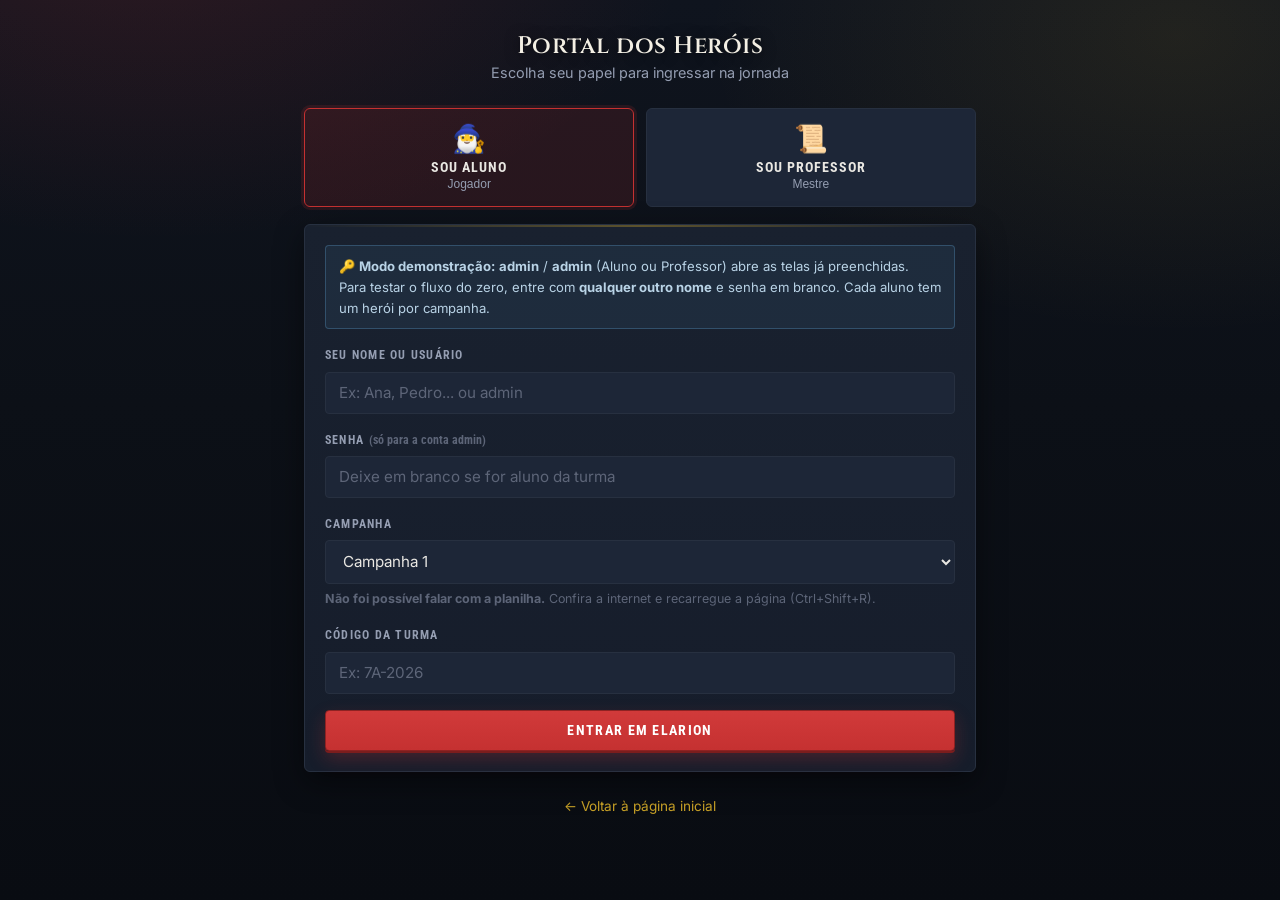
==== commit 39023608: "update3" ====
--- a/mesa-mestre.html
+++ b/mesa-mestre.html
@@ -73,6 +73,10 @@
           <p class="rotulo-cena">Status ao vivo</p>
           <h2 style="font-size:1.05rem; margin-bottom:0.3rem;">Heróis em mesa</h2>
           <p style="font-size:0.8rem; color:var(--text-muted); margin-bottom:0.9rem;" id="fonte-herois"></p>
+          <p class="sync-barra" id="sync-barra">
+            <span id="sync-estado">Atualizando a cada 7s</span>
+            <button type="button" class="btn-sync" id="btn-sync">Pausar</button>
+          </p>
           <div id="lista-herois"></div>
           <button type="button" class="btn btn-secondary btn-block btn-sm mt-1" onclick="carregarHerois()">
             Atualizar status
@@ -203,14 +207,27 @@
        turma joga na mesma máquina) e a aba Progresso da planilha
        (alunos jogando de casa).
        ============================================================ */
-    function carregarHerois() {
+    function carregarHerois(silencioso) {
       const campanhaId = Campanhas.idAtiva();
       herois = elencoDaCampanha(campanhaId);
-      desenhaListaHerois('elenco da campanha');
+      /* No refresh automatico nao redesenhamos com o elenco "cru" antes da
+         planilha chegar: isso faria a lista piscar de 7 em 7 segundos. */
+      if (!silencioso) desenhaListaHerois('elenco da campanha');
       desenharFeitos();
 
-      lerDoGoogleSheets('progresso').then(linhas => {
-        if (!linhas.length) return;
+      /* O elenco tem de vir da aba Acessos, não só deste navegador: os
+         alunos entram nos computadores deles, e a mesa mostrava "elenco
+         vazio" com a turma inteira jogando. */
+      return elencoComPlanilha(campanhaId).then(linhas => {
+        herois = linhas;
+        desenhaListaHerois('elenco + acessos');
+        desenharFeitos();
+        return lerDoGoogleSheets('progresso');
+      }).then(linhas => {
+        if (!linhas.length) {
+          if (silencioso) desenhaListaHerois('elenco da campanha');
+          return;
+        }
 
         /* A planilha guarda uma linha por encontro resolvido, de TODAS as
            campanhas. Duas regras mantêm a mesa limpa:
@@ -360,10 +377,82 @@
 
     Tutorial.instalar('mesa', PASSOS_MESA, '#btn-tutorial');
 
+    /* ============================================================
+       ATUALIZACAO AO VIVO
+       ------------------------------------------------------------
+       O site e estatico (GitHub Pages) e o backend e uma planilha via
+       Apps Script: nao existe push do servidor para o navegador. Entao a
+       mesa do professor busca o progresso de tempos em tempos (polling).
+
+       Tres cuidados para nao estourar a cota do Apps Script:
+       - PAUSA_MS de 7s: perto do "tempo real" na percepcao da aula, mas
+         ~8 chamadas por minuto, nao 60.
+       - Nunca duas buscas ao mesmo tempo (flag buscando).
+       - Com a aba em segundo plano o relogio para; ao voltar, busca na hora.
+       ============================================================ */
+    const PAUSA_MS = 7000;
+    let relogioSync = null;
+    let buscando = false;
+    let pausadoPeloProfessor = false;
+
+    function marcarSync(texto) {
+      const el = document.getElementById('sync-estado');
+      if (el) el.textContent = texto;
+    }
+
+    function horaAgora() {
+      return new Date().toLocaleTimeString('pt-BR', { hour: '2-digit', minute: '2-digit', second: '2-digit' });
+    }
+
+    function buscarAgora() {
+      if (buscando) return;
+      buscando = true;
+      marcarSync('Buscando...');
+      Promise.resolve(carregarHerois(true))
+        .then(() => marcarSync('Atualizado as ' + horaAgora()))
+        .catch(() => marcarSync('Sem conexao com a planilha — tentando de novo'))
+        .then(() => { buscando = false; });
+    }
+
+    function ligarSync() {
+      if (relogioSync || pausadoPeloProfessor) return;
+      relogioSync = setInterval(buscarAgora, PAUSA_MS);
+    }
+
+    function desligarSync() {
+      if (!relogioSync) return;
+      clearInterval(relogioSync);
+      relogioSync = null;
+    }
+
+    document.getElementById('btn-sync').addEventListener('click', (ev) => {
+      pausadoPeloProfessor = !pausadoPeloProfessor;
+      ev.target.textContent = pausadoPeloProfessor ? 'Retomar' : 'Pausar';
+      if (pausadoPeloProfessor) {
+        desligarSync();
+        marcarSync('Pausado');
+      } else {
+        ligarSync();
+        buscarAgora();
+      }
+    });
+
+    /* Aba escondida (professor trocou para o slide, por exemplo): o relogio
+       para para nao gastar cota a toa, e volta a buscar quando a mesa aparece. */
+    document.addEventListener('visibilitychange', () => {
+      if (document.hidden) {
+        desligarSync();
+      } else if (!pausadoPeloProfessor) {
+        ligarSync();
+        buscarAgora();
+      }
+    });
+
     desenharSeletorCampanhas();
     desenharCampanha();
     desenharCheckpoints();
     carregarHerois();
+    ligarSync();
   </script>
 </body>
-</html>
+</html>
--- a/css/style.css
+++ b/css/style.css
@@ -1728,3 +1728,94 @@
   margin-top: 0.35rem;
   min-height: 1rem;
 }
+
+/* ==========================================================================
+   MESA DO MESTRE — BARRA DE ATUALIZAÇÃO AO VIVO
+   O professor precisa saber se o painel ainda está buscando a planilha ou
+   se congelou. O ponto pulsa enquanto o relógio está rodando.
+   ========================================================================== */
+.sync-barra {
+  display: flex;
+  align-items: center;
+  justify-content: space-between;
+  gap: 0.6rem;
+  margin: 0 0 0.8rem;
+  padding: 0.35rem 0.6rem;
+  font-family: var(--font-ui);
+  font-size: 0.78rem;
+  color: var(--text-muted);
+  background: var(--bg-elev);
+  border: 1px solid var(--border-soft);
+  border-radius: var(--radius-sm);
+}
+.sync-barra #sync-estado { display: flex; align-items: center; gap: 0.45rem; }
+.sync-barra #sync-estado::before {
+  content: '';
+  width: 7px; height: 7px;
+  border-radius: 50%;
+  background: var(--success);
+  animation: sync-pulso 2s ease-in-out infinite;
+}
+.btn-sync {
+  background: transparent;
+  color: var(--accent);
+  border: 1px solid var(--border-gold);
+  border-radius: var(--radius-sm);
+  padding: 0.18rem 0.6rem;
+  font-family: var(--font-ui);
+  font-size: 0.74rem;
+  letter-spacing: 0.04em;
+  text-transform: uppercase;
+  cursor: pointer;
+  transition: background 0.15s ease, color 0.15s ease;
+}
+.btn-sync:hover { background: var(--accent); color: var(--bg); }
+@keyframes sync-pulso {
+  0%, 100% { opacity: 1; }
+  50%      { opacity: 0.25; }
+}
+@media (prefers-reduced-motion: reduce) {
+  .sync-barra #sync-estado::before { animation: none; }
+}
+
+
+/* ==========================================================================
+   INDICADOR DE PUBLICAÇÃO (painel do mestre)
+   A campanha vive em dois lugares: neste navegador e na planilha. Só a
+   planilha chega ao aluno, então o professor precisa ver a diferença.
+   ========================================================================== */
+.status-publicacao {
+  display: flex;
+  align-items: center;
+  gap: 0.7rem;
+  flex-wrap: wrap;
+  justify-content: space-between;
+  font-size: 0.82rem;
+  line-height: 1.5;
+  padding: 0.65rem 0.8rem;
+  margin: -0.4rem 0 1rem;
+  border: 1px solid var(--border);
+  border-left: 3px solid var(--text-muted);
+  border-radius: var(--radius-sm);
+  background: var(--bg-elev);
+  color: var(--text-muted);
+}
+.status-publicacao strong { color: var(--text); }
+.status-publicacao.ok    { border-left-color: #3FA06A; }
+.status-publicacao.aviso { border-left-color: var(--accent); }
+.status-publicacao.erro  { border-left-color: var(--primary); }
+
+.btn-publicar {
+  flex-shrink: 0;
+  font-size: 0.72rem;
+  padding: 0.4rem 0.75rem;
+  letter-spacing: 0.06em;
+}
+
+/* Campo com botão colado ao lado (código da turma). */
+.linha-campo-botao {
+  display: flex;
+  gap: 0.5rem;
+  align-items: stretch;
+}
+.linha-campo-botao input { flex: 1; min-width: 0; }
